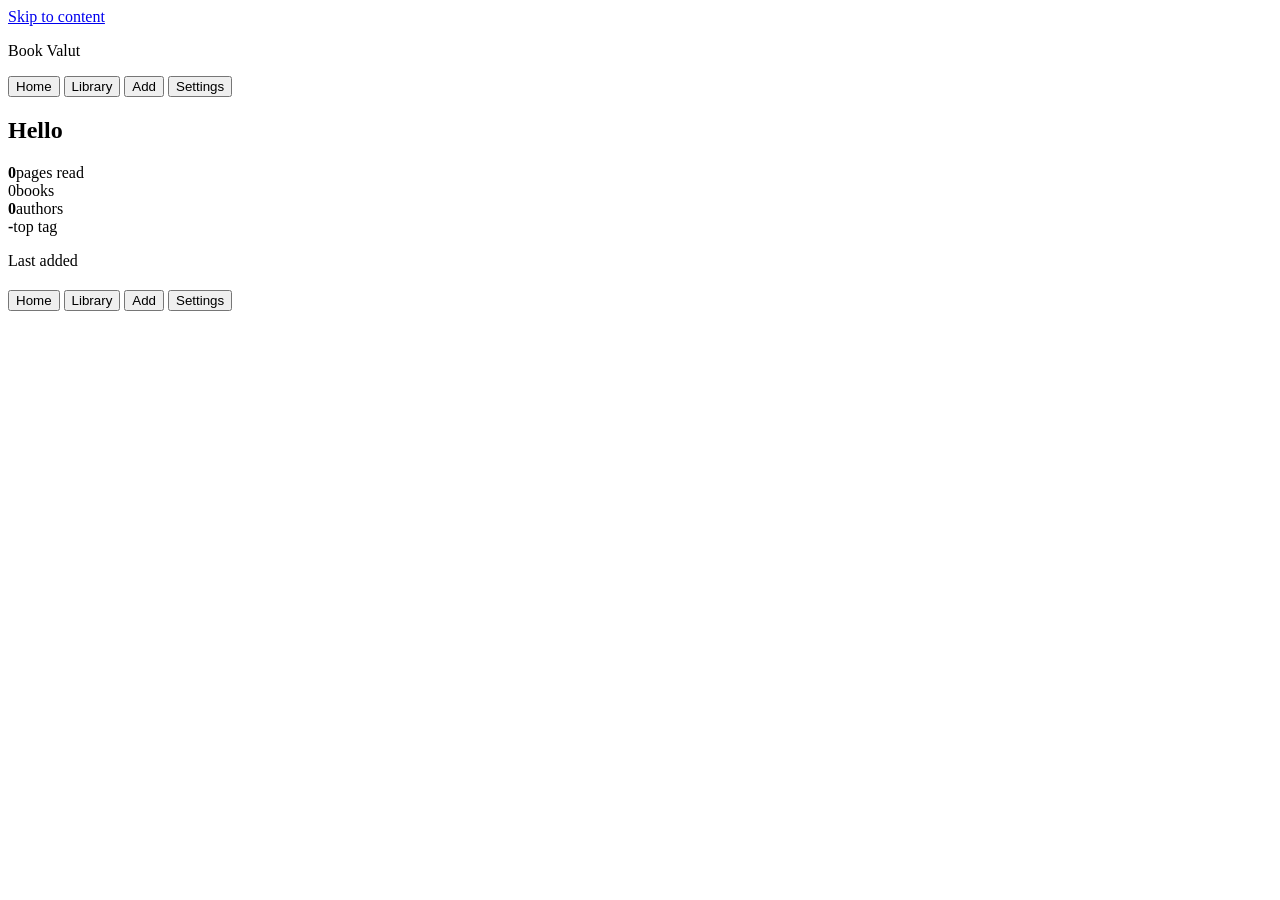
==== index.html @ 67acaf1e "first commits" ====
<!doctype html>
<html lang="en">
<head>
    <meta charset="utf-8">
    <meta name="viewport" content="width=device-width, initial-scale=1">
    <title>Book Vault</title>
    <link rel="stylesheet" href="styles/main.css">
</head>
<body>
    <a class="skip" href="main">Skip to content</a>

    <aside class="side">
        <p class="brand">Book Valut</p>
        <nav aria-label="Main">
            <button data-view="home">Home</button>
            <button data-view="library">Library</button>
            <button data-view="add">Add</button>
            <button data-view="settings">Settings</button>
        </nav>
    </aside>

    <main id="main">
        <section id="view-home" class="view">
            <h1 id="greet">Hello</h1>
            <div class="stats">
                <div class="stat hot"><b id="stat-pages">0</b><span>pages read</span></div>
                <div class="stat"<b id="stat-books">0</b><span>books</span></div>
                <div class="stat"><b id=stat-authors">0</b><span>authors</span></div>
                <div class="stat"><b id="stat-tag">-</b><span>top tag</span></div>
            </div>
            <p class="goal" id="goal-text"></p>
            <div class="bar"><i id="goal-bar"></i></div>
            <div class="week" id="week" aria-label="Pages aded in the last7 days"></div>
            <div class="latest">
                <p class="label">Last added</p>
                <h2 id="latest"></h2>
            </div>
        </section>

        <section id="view-library" class="view" hidden>
            <h1>Library</h1>
            <label class="label" for="search">Search (regular expression)</label>
            <input id="search" class="search" placeholder="azra|kingdom" autocomplete="off" spellcheck="false">
            <p id="serch-status" role="status" class="status"></p>
            <div class="chips">
                <button data-sort="dateAdded" aria-pressed="true">Date</button>
                <button data-sort="title" aria-pressed="false">Title</button>
                <button data-sort="pages" aria-pressed="false">Pages</button>
            </div>
            <table class="books">
                <thead>
                    <tr><th>Book</th><th>Pages</th><th class="hide-sm">Tag</th><th class="hide-sm">Added</th><th><span class="sr-only">Actions</span></th></tr>
                </thead>
                <tbody id="book-rows"></tbody>
            </table>
        </section>

        <section id="view-add" class="view" hidden>
            <h1>New book</h1>
            <form id="add-form" novalidate>
                <div class="field"><label for="title">Title</label><input id="title" name="title" aria-describedby="err-title"><p class="err" id="err-title"></p></div>
                <div class="field"><label for="author">Author</label><input id="author" name="author aria-describedby="er-author"><p class="err" id="err-author"></p></div>
                <div class="field"><label for="pages">Pages</label><input id="pages" name="pages" inputmode="numeric" aria-describedby="err-pages"><p class="err" id="err-pages"></p></div>
                <div class="field"><label for="tag">Tag</label><input id="tag" name="tag" aria-describedby="err-tag"><p class="err" id="err-tag"></p></div>
                <div class="field"><label for="dateAdded">Date</label><input id="dateAdded" name="dateAdded" placeholder="YYYY-MM-DD" aria-describedby="err-dateAdded"><p class="err" id="err-dateAdded"></p></div>
                    <button class="btn" type="submit">Sve book</button>
                    <p id="form-status" role="status" class="status"></p>
            </form>
        </section>

        <section id="view-settings" class="view" hidden>
            <h1>Settings</h1>
            <form id="goal-form" novalidate>
                <label class="label" for="goal-input">Pages goal</label>
                <div class="field"><input id="goal-error"><button class="btn small" type="submit">Save</button></div>
                <p class="err" id="goal-error"></p>
            </form>
            <div class="button-row">
                <button class="pill" id="export">Export JSON</button>
                <label class="pill">Import JSON<input id="import" type="file" accept="application/json" hidden></label>
                <button class="pill" id="seed">Load sample books</button>
            </div>
            <p id="data-status" role="status" class="status"></p>
        </section>
    </main>

    <nav class="tabbar" aria-label="Main mobile">
        <button data-view="home">Home</button>
        <button data-view="library">Library</button>
        <button data-view="add">Add</button>
        <button data-view="settings">Settings</button>
    </nav>

    <script type="module" src=""scripts/app.js></script>
</body>
</html>
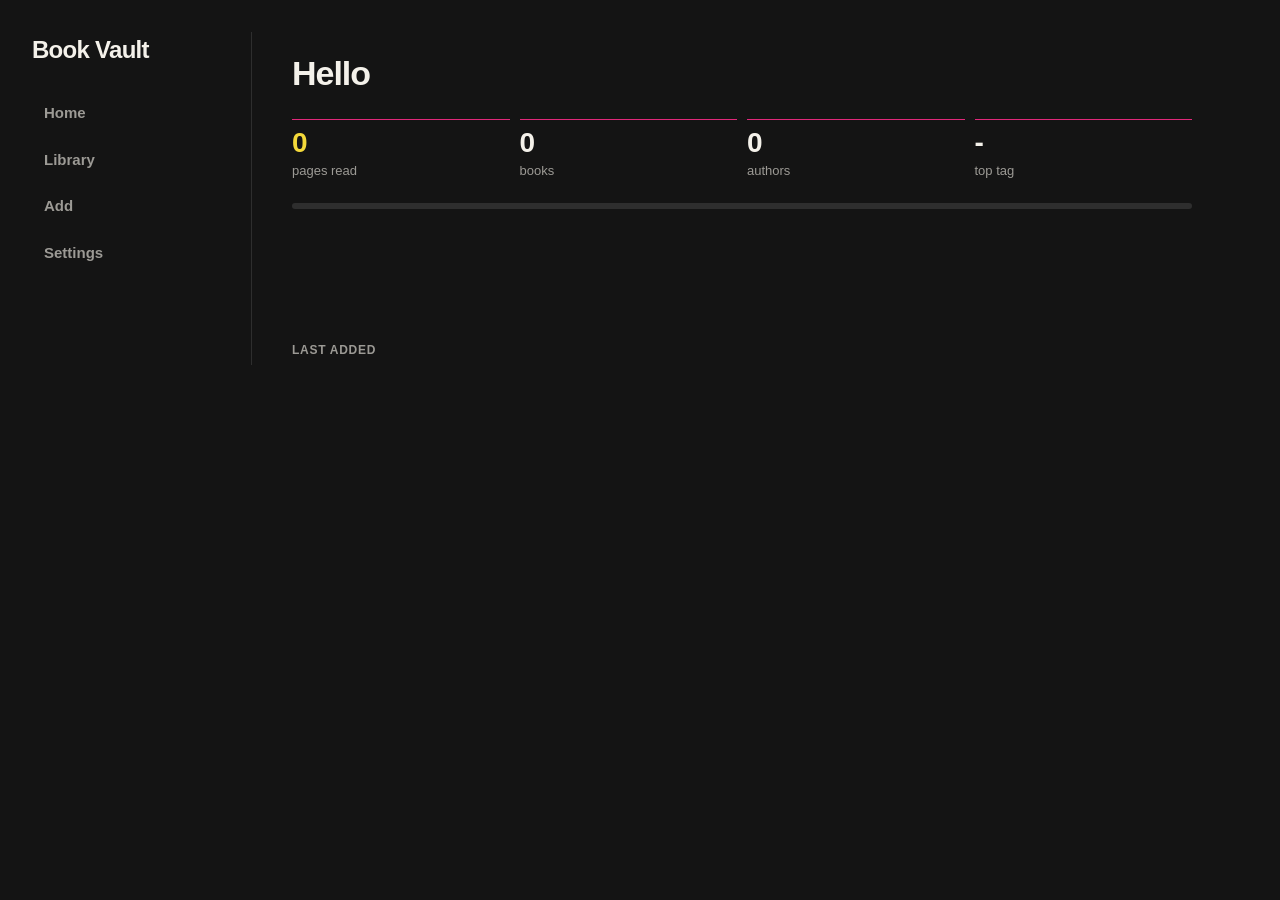
==== commit 62fdccd1: "some changes" ====
--- a/index.html
+++ b/index.html
@@ -7,10 +7,10 @@
     <link rel="stylesheet" href="styles/main.css">
 </head>
 <body>
-    <a class="skip" href="main">Skip to content</a>
+    <a class="skip" href="#main">Skip to content</a>
 
     <aside class="side">
-        <p class="brand">Book Valut</p>
+        <p class="brand">Book Vault</p>
         <nav aria-label="Main">
             <button data-view="home">Home</button>
             <button data-view="library">Library</button>
@@ -24,13 +24,13 @@
             <h1 id="greet">Hello</h1>
             <div class="stats">
                 <div class="stat hot"><b id="stat-pages">0</b><span>pages read</span></div>
-                <div class="stat"<b id="stat-books">0</b><span>books</span></div>
-                <div class="stat"><b id=stat-authors">0</b><span>authors</span></div>
+                <div class="stat"><b id="stat-books">0</b><span>books</span></div>
+                <div class="stat"><b id="stat-authors">0</b><span>authors</span></div>
                 <div class="stat"><b id="stat-tag">-</b><span>top tag</span></div>
             </div>
             <p class="goal" id="goal-text"></p>
             <div class="bar"><i id="goal-bar"></i></div>
-            <div class="week" id="week" aria-label="Pages aded in the last7 days"></div>
+            <div class="week" id="week" aria-label="Pages added in the last 7 days"></div>
             <div class="latest">
                 <p class="label">Last added</p>
                 <h2 id="latest"></h2>
@@ -41,7 +41,7 @@
             <h1>Library</h1>
             <label class="label" for="search">Search (regular expression)</label>
             <input id="search" class="search" placeholder="azra|kingdom" autocomplete="off" spellcheck="false">
-            <p id="serch-status" role="status" class="status"></p>
+            <p id="search-status" role="status" class="status"></p>
             <div class="chips">
                 <button data-sort="dateAdded" aria-pressed="true">Date</button>
                 <button data-sort="title" aria-pressed="false">Title</button>
@@ -59,11 +59,11 @@
             <h1>New book</h1>
             <form id="add-form" novalidate>
                 <div class="field"><label for="title">Title</label><input id="title" name="title" aria-describedby="err-title"><p class="err" id="err-title"></p></div>
-                <div class="field"><label for="author">Author</label><input id="author" name="author aria-describedby="er-author"><p class="err" id="err-author"></p></div>
+                <div class="field"><label for="author">Author</label><input id="author" name="author" aria-describedby="err-author"><p class="err" id="err-author"></p></div>
                 <div class="field"><label for="pages">Pages</label><input id="pages" name="pages" inputmode="numeric" aria-describedby="err-pages"><p class="err" id="err-pages"></p></div>
                 <div class="field"><label for="tag">Tag</label><input id="tag" name="tag" aria-describedby="err-tag"><p class="err" id="err-tag"></p></div>
                 <div class="field"><label for="dateAdded">Date</label><input id="dateAdded" name="dateAdded" placeholder="YYYY-MM-DD" aria-describedby="err-dateAdded"><p class="err" id="err-dateAdded"></p></div>
-                    <button class="btn" type="submit">Sve book</button>
+                    <button class="btn" type="submit">Save book</button>
                     <p id="form-status" role="status" class="status"></p>
             </form>
         </section>
@@ -72,7 +72,7 @@
             <h1>Settings</h1>
             <form id="goal-form" novalidate>
                 <label class="label" for="goal-input">Pages goal</label>
-                <div class="field"><input id="goal-error"><button class="btn small" type="submit">Save</button></div>
+                <div class="field"><<input id="goal-input" inputmode="numeric" aria-describedby="goal-error"><button class="btn small" type="submit">Save</button></div>
                 <p class="err" id="goal-error"></p>
             </form>
             <div class="button-row">
@@ -91,6 +91,6 @@
         <button data-view="settings">Settings</button>
     </nav>
 
-    <script type="module" src=""scripts/app.js></script>
+    <script type="module" src="scripts/app.js"></script>
 </body>
 </html>
--- a/styles/main.css
+++ b/styles/main.css
@@ -0,0 +1,106 @@
+:root {
+    --bg: #141414;
+    --ink: #F4F1EA;
+    --grey: #9C9A95;
+    --line: #2E2E2E;
+    --magenta: #E0287A;
+    --coral: #F0695A;
+    --yellow: #F4D93A;
+    --lime: #B5D92E;
+    --font: -apple-system, BlinkMacSystemFont, "SF Pro Display", "SF Pro Text", "Helvetica Neue", Helvetica, Arial, sans-serif; color-scheme: dark;
+}
+
+* { box-sizing: border-box; }
+[hidden] { display:none !important; }
+body {
+    margin: 0;
+    background: var(--bg);
+    color: var(--ink);
+    font: 15px/1.5 var(--font);
+    padding: 0 max(16px, env(safe-area-inset-right, 0px)) 96px max(16px , env(safe-area-inset-left, 0px));
+}
+button, input { font:inherit; color:inherit; }
+button { cursor: pointer; background: none; border: 0; }
+
+:focus-visible { outline: 3px solid var(--yellow); outline-offset: 2px; }
+h1 { font-size: 34px; font-weight: 700; letter-spacing: -0.03em; margin: 16px 0 20px; }
+h2 { font-size: 22px; font-weight: 700; letter-spacing: -0.02em; margin: 4px 0 0; }
+mark { background: var(--lime); color: #141414; border-radius: 3px; }
+.label { font-size: 12px; font-weight: 600; text-transform: uppercase; letter-spacing: 0.06em; color: var(--grey); margin: 0 0 6px; }
+.status { color: var(--grey); font-size: 14px; min-height: 1.5em; }  and add the line: .err { color: var(--coral); font-size: 13px; margin: 4px 0 0; }
+.err:empty { display: none; }
+.sr-only { position: absolute; width: 1px; height: 1px; overflow: hidden; clip: rect(0 0 0 0); }
+.skip { position: absolute; left: 16px; top: -60px; background: var(--yellow); color: #141414; padding: 8px 14px; border-radius: 999px; }
+.skip:focus { top: 12px; }
+
+.side { display: none; }
+.tabbar {
+    position: fixed; left: 50%; bottom: 12px; transform: translateX(-50%);
+    display: flex; gap: 4px; padding: 5px; border: 1px solid var(--line); border-radius: 999px;
+    background: var(--bg); z-index: 10;
+}
+.tabbar button { font-size: 12px; font-weight: 600; padding: 8px 12px; border-radius: 999px; color: var(--grey); white-space: nowrap; }
+.tabbar button[aria-current="page"] { background: var(--yellow); color: #141414; }
+
+.stats { display: grid; grid-template-columns: 1fr 1fr; gap: 14px 10px; }
+.stat { border-top: 1px solid var(--magenta); padding-top: 8px; min-width: 0; }
+.stat b { display: block; font-size: 28px; font-weight: 700; letter-spacing: -0.03em; line-height: 1.1;overflow-wrap: anywhere; }
+.stat span { color: var(--grey); font-size: 13px; }
+.stat.hot b { color: var(--yellow); }
+.goal { margin: 22px 0 8px; color: var(--grey); font-size: 14px; }
+.goal b { color: var(--ink); font-weight: 600; }
+.bar { height: 6px; background: var(--line); border-radius: 6px; overflow: hidden; }
+.bar i { display: block; height: 100%; width: 0; background: linear-gradient(90deg, var(--magenta), var(--coral), var(--yellow)); transition: width 0.4s; }
+.week { display: flex; align-items: flex-end; gap: 8px; height: 110px; margin-top: 22px; }
+.week span { flex: 1; background: var(--line); border-top: 1px solid var(--line); }
+
+.search { width: 100%; height: 44px; margin-top: 4px; padding: 0 14px; border: 1px solid var(--line); border-radius: 12px; background: transparent; font-family: ui-monospace, Menlo, Consolas, monospace; font-size: 14px; }
+.search:focus { outline: none; border-color: var(--magenta); }
+.chips { display: flex; gap: 6px; margin: 14px 0 8px; flex-wrap: wrap; }
+.chips button { font-size: 13px; font-weight: 600; padding: 6px 12px; border: 1px solid var(--line); border-radius: 999px; color: var(--grey); }
+.chips button[aria-pressed="true"] { background: var(--magenta); border-color: var(--magenta); color: var(--ink); }
+.books { width: 100%; border-collapse: collapse; }
+.books th { text-align: left; font-size: 12px; text-transform: uppercase; letter-spacing: 0.06em; color: var(--yellow); padding: 8px; border-bottom: 1px solid var(--magenta); }
+.books td { padding: 12px 8px; border-bottom: 1px solid var(--line); vertical-align: top; overflow-wrap: anywhere; }
+.books td small { display: block; color: var(--grey); }
+.books .empty { color: var(--grey); text-align: center; padding: 28px 8px; }
+.pill { padding: 6px 12px; border: 1px solid var(--line); border-radius: 999px; font-size: 13px; font-weight: 600; }
+.pill:hover { border-color: var(--magenta); color: var(--magenta);
+}
+.button-row { display: flex; gap: 8px; flex-wrap: wrap; margin-top: 20px; }
+.button-row label.pill { cursor: pointer; }
+
+.field {display: grid; grid-template-columns: 90px 1fr; align-items:center; gap: 8px 12px; padding: 12px 0; border-bottom: 1px solid var(--line); }
+.field label { color: var(--grey); }
+.field input { width: 100%; min-width: 0; background: none; border: 0; padding: 6px 0; font-size: 16px; }
+.field input:focus { outline: none; }
+.field input[aria-invalid="true"] { color: var(--coral); }
+.field:focus-within { border-color: var(--magenta); }
+.field .err { grid-column: 2; }
+#view-add .field { grid-template-columns: 90px 1fr; }
+.field:has(#goal-input) {grid-template-columns: 1fr auto; }
+.btn.small { width: auto; margin: 0; padding: 8px 14px; font-size: 14px; }.btn { margin-top: 22px; width: 100%; padding: 13px; border-radius: 999px; background: var(--magenta); color: var(--ink); font-weight: 600; }
+
+
+@media (min-width: 768px) {
+  .hide-sm { display: table-cell; }
+  .books .hide-sm { display: table-cell; }
+  .stats { grid-template-columns: repeat(4,1fr); }
+}
+
+@media (max-width: 767px) {
+    .hide-sm { display: none; }
+}
+
+@media (min-width: 1024px) {
+    body { display: grid; grid-template-columns: 220px 1fr; padding: 32px; gap: 40px; }
+    .side { display: block; border-right: 1px solid var(--line); padding-right: 24px; }
+    .side .brand { font-size: 24px; font-weight: 700; letter-spacing: -0.03em; margin: 0 0 24px; }
+    .side nav { display: grid; gap: 4px; }
+    .side button { text-align: left; padding: 10px 12px; border-radius: 10px; font-weight: 600; color: var(--grey); }
+    .side button[aria-current="page"] { background: var(--yellow); color: #141414; }
+    .tabbar { display: none; }
+    main { max-width: 900px; }
+    .stats { grid-template-columns: repeat(4, 1fr); }
+}
+@media (prefers-reduced-motion: reduce) { * { transition: none !important; } }
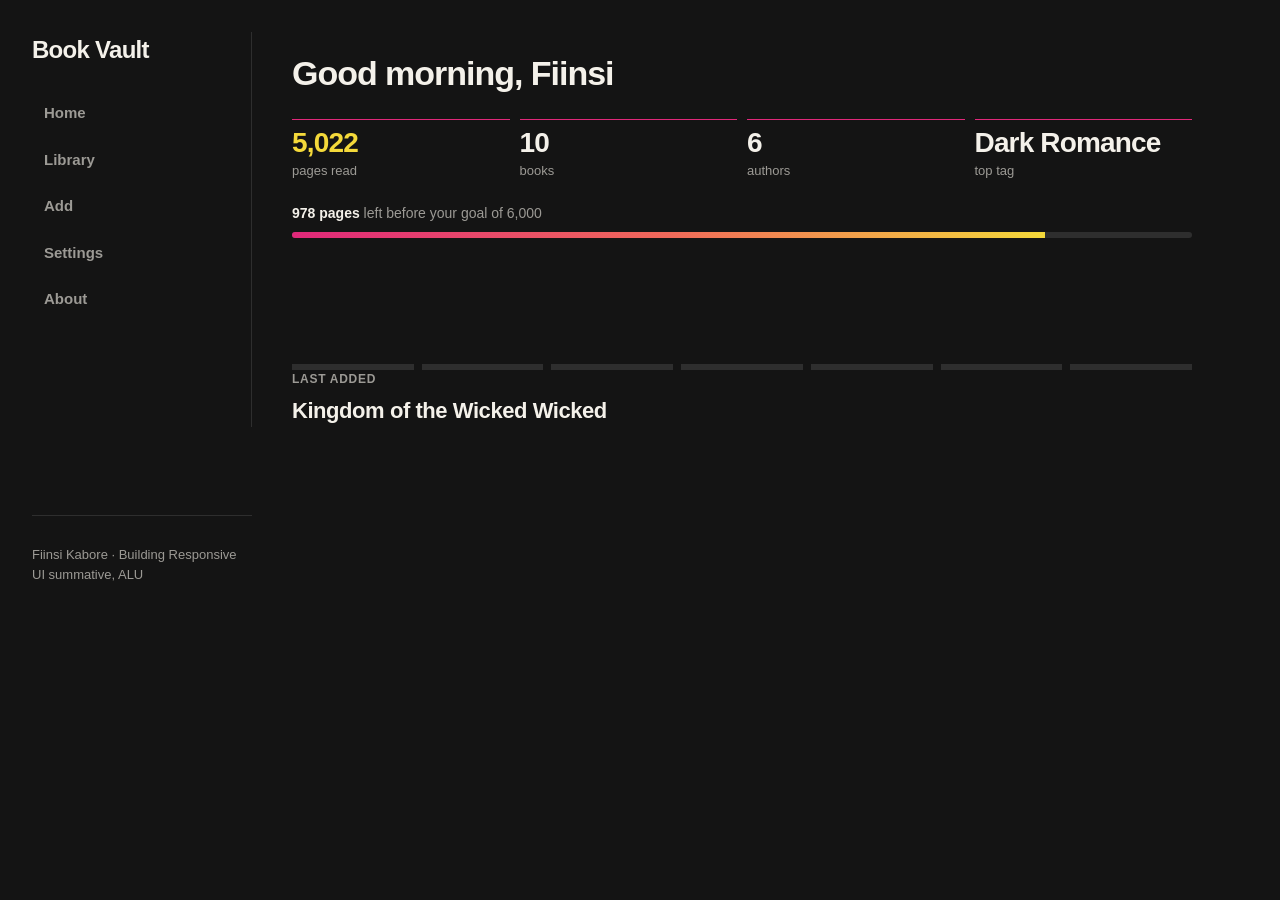
==== commit 808ebf50: "ewoooo" ====
--- a/index.html
+++ b/index.html
@@ -16,6 +16,7 @@
             <button data-view="library">Library</button>
             <button data-view="add">Add</button>
             <button data-view="settings">Settings</button>
+             <button data-view="about">About</button>
         </nav>
     </aside>
 
@@ -42,6 +43,7 @@
             <label class="label" for="search">Search (regular expression)</label>
             <input id="search" class="search" placeholder="azra|kingdom" autocomplete="off" spellcheck="false">
             <p id="search-status" role="status" class="status"></p>
+            <label><input type="checkbox" id="case-toggle" checked> Ignore case</label>
             <div class="chips">
                 <button data-sort="dateAdded" aria-pressed="true">Date</button>
                 <button data-sort="title" aria-pressed="false">Title</button>
@@ -72,7 +74,7 @@
             <h1>Settings</h1>
             <form id="goal-form" novalidate>
                 <label class="label" for="goal-input">Pages goal</label>
-                <div class="field"><<input id="goal-input" inputmode="numeric" aria-describedby="goal-error"><button class="btn small" type="submit">Save</button></div>
+                <div class="field"><input id="goal-input" inputmode="numeric" aria-describedby="goal-error"><button class="btn small" type="submit">Save</button></div>
                 <p class="err" id="goal-error"></p>
             </form>
             <div class="button-row">
@@ -82,13 +84,28 @@
             </div>
             <p id="data-status" role="status" class="status"></p>
         </section>
+
+        <section id="view-about" class="view" hidden>
+            <h1>About Book Vault</h1>
+            <p>Book Vault keeps a record of every book I read: title, author, pages, tag and date. Everything is saved in your own browser.</p>
+            <h2>Contact</h2>
+            <ul>
+                <li><a href="https://github.com/fiinsikabore">GitHub: @fiinsikabore</a></li>
+                <li><a href="mailto:f.kabore@alustudent.com">f.kabore@alustudent.com</a></li>
+            </ul>
+        </section>
     </main>
+
+     <footer class="foot">
+        <p>Fiinsi Kabore · Building Responsive UI summative, ALU</p>
+    </footer>
 
     <nav class="tabbar" aria-label="Main mobile">
         <button data-view="home">Home</button>
         <button data-view="library">Library</button>
         <button data-view="add">Add</button>
         <button data-view="settings">Settings</button>
+        <button data-view="about">About</button>
     </nav>
 
     <script type="module" src="scripts/app.js"></script>
--- a/styles/main.css
+++ b/styles/main.css
@@ -27,7 +27,8 @@
 h2 { font-size: 22px; font-weight: 700; letter-spacing: -0.02em; margin: 4px 0 0; }
 mark { background: var(--lime); color: #141414; border-radius: 3px; }
 .label { font-size: 12px; font-weight: 600; text-transform: uppercase; letter-spacing: 0.06em; color: var(--grey); margin: 0 0 6px; }
-.status { color: var(--grey); font-size: 14px; min-height: 1.5em; }  and add the line: .err { color: var(--coral); font-size: 13px; margin: 4px 0 0; }
+.status { color: var(--grey); font-size: 14px; min-height: 1.5em; }
+.err { color: var(--coral); font-size: 13px; margin: 4px 0 0; }
 .err:empty { display: none; }
 .sr-only { position: absolute; width: 1px; height: 1px; overflow: hidden; clip: rect(0 0 0 0); }
 .skip { position: absolute; left: 16px; top: -60px; background: var(--yellow); color: #141414; padding: 8px 14px; border-radius: 999px; }
@@ -103,4 +104,7 @@
     main { max-width: 900px; }
     .stats { grid-template-columns: repeat(4, 1fr); }
 }
-@media (prefers-reduced-motion: reduce) { * { transition: none !important; } }+@media (prefers-reduced-motion: reduce) { * { transition: none !important; } }
+
+.foot { margin-top: 48px; padding-top: 16px; border-top: 1px solid var(--line); color: var(--grey); font-size: 13px; }
+#view-about a { color: var(--yellow); }
